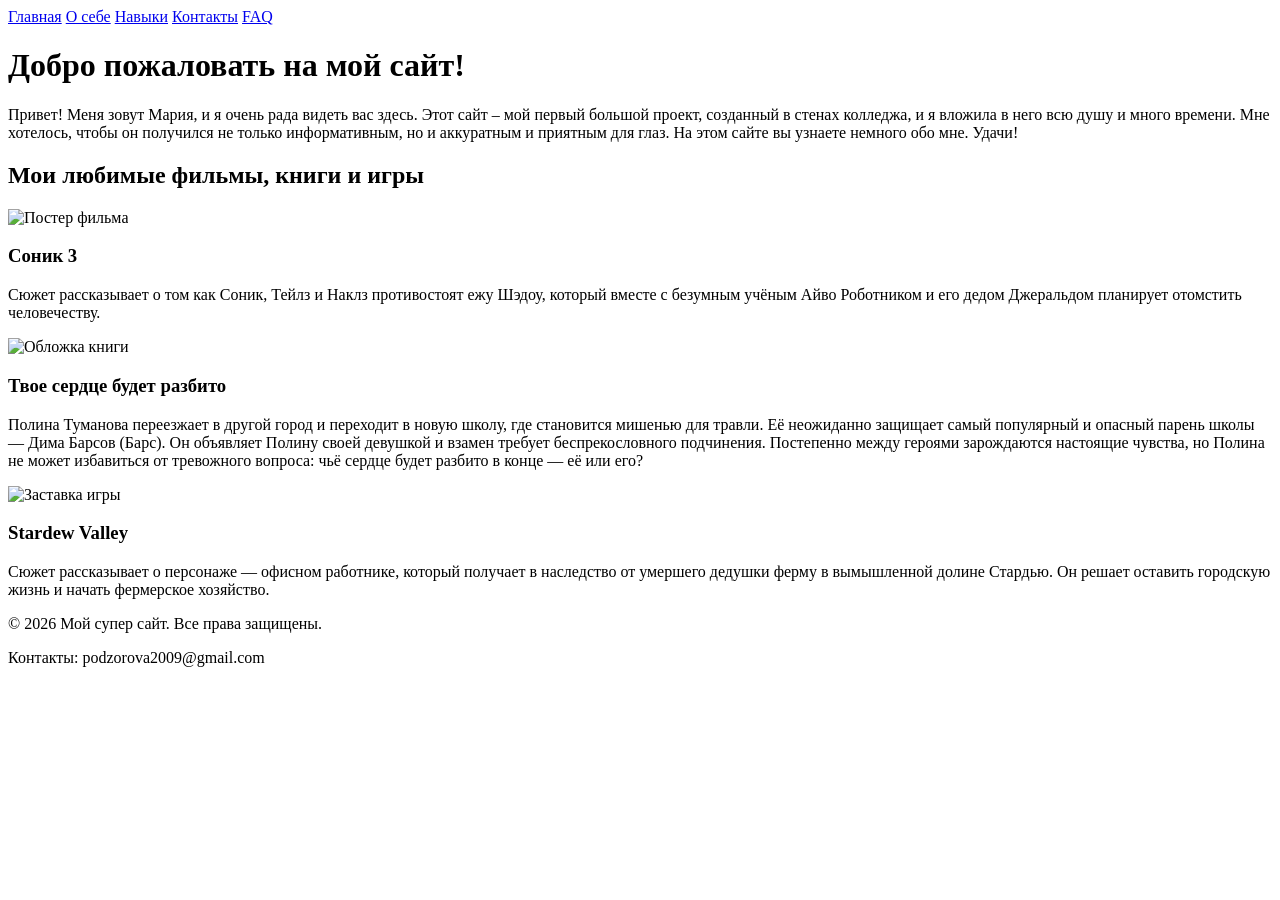
==== index.html @ bedc9e78 "Add files via upload" ====
<!DOCTYPE html>
<html lang="ru">
<head>
    <meta charset="UTF-8">
    <meta name="viewport" content="width=device-width, initial-scale=1.0">
    <title>Супер сайт</title>
    <link rel="stylesheet" href="/home/student/Рабочий стол/my_site_practice-main/css/style.css">
    <link rel="icon" href="/home/student/Рабочий стол/my_site_practice-main/images/8270712.png">
</head>
<body>
    <header>
        <nav>
            <a href="index.html" class="active">Главная</a> 
            <a href="about.html">О себе</a> 
            <a href="skills.html">Навыки</a> 
            <a href="contacts.html">Контакты</a>
            <a href="FAQ.html">FAQ</a>
        </nav>
    </header>

    <main>
        <h1>Добро пожаловать на мой сайт!</h1>
        <p>Привет! Меня зовут Мария, и я очень рада видеть вас здесь. Этот сайт – мой первый большой проект, созданный в стенах колледжа, и я вложила в него всю душу и много времени. Мне хотелось, чтобы он получился не только информативным, но и аккуратным и приятным для глаз. На этом сайте вы узнаете немного обо мне. Удачи!</p>

        <section class="favorites-section flex-container">
            <h2>Мои любимые фильмы, книги и игры</h2>
            <div class="favorites-grid">
                <article class="fav-card">
                    <img src="/home/student/Рабочий стол/my_site_practice-main/images/Soniks-3-filma.jpg" alt="Постер фильма" width="200">
                    <div class="fav-content">
                        <h3>Соник 3</h3>
                        <p>Сюжет рассказывает о том как Соник, Тейлз и Наклз противостоят ежу Шэдоу, который вместе с безумным учёным Айво Роботником и его дедом Джеральдом планирует отомстить человечеству.</p>
                    </div>
                </article>
                <article class="fav-card">
                    <img src="/home/student/Рабочий стол/my_site_practice-main/images/фильм.webp" alt="Обложка книги" width="200">
                    <div class="fav-content">
                        <h3>Твое сердце будет разбито</h3>
                        <p>Полина Туманова переезжает в другой город и переходит в новую школу, где становится мишенью для травли. Её неожиданно защищает самый популярный и опасный парень школы — Дима Барсов (Барс). Он объявляет Полину своей девушкой и взамен требует беспрекословного подчинения. Постепенно между героями зарождаются настоящие чувства, но Полина не может избавиться от тревожного вопроса: чьё сердце будет разбито в конце — её или его?</p>
                    </div>
                </article>
                <article class="fav-card">
                    <img src="/home/student/Рабочий стол/my_site_practice-main/images/игра.webp" alt="Заставка игры" width="200">
                    <div class="fav-content">
                        <h3>Stardew Valley</h3>
                        <p>Сюжет рассказывает о персонаже — офисном работнике, который получает в наследство от умершего дедушки ферму в вымышленной долине Стардью. Он решает оставить городскую жизнь и начать фермерское хозяйство.</p>
                    </div>
                </article>
            </div>
        </section>

    </main>

    <footer class="site-footer">
        <div class="footer-content">
            <p>&copy; 2026 Мой супер сайт. Все права защищены.</p>
            <p>Контакты: podzorova2009@gmail.com</p>
        </div>
    </footer>
</body>
</html>
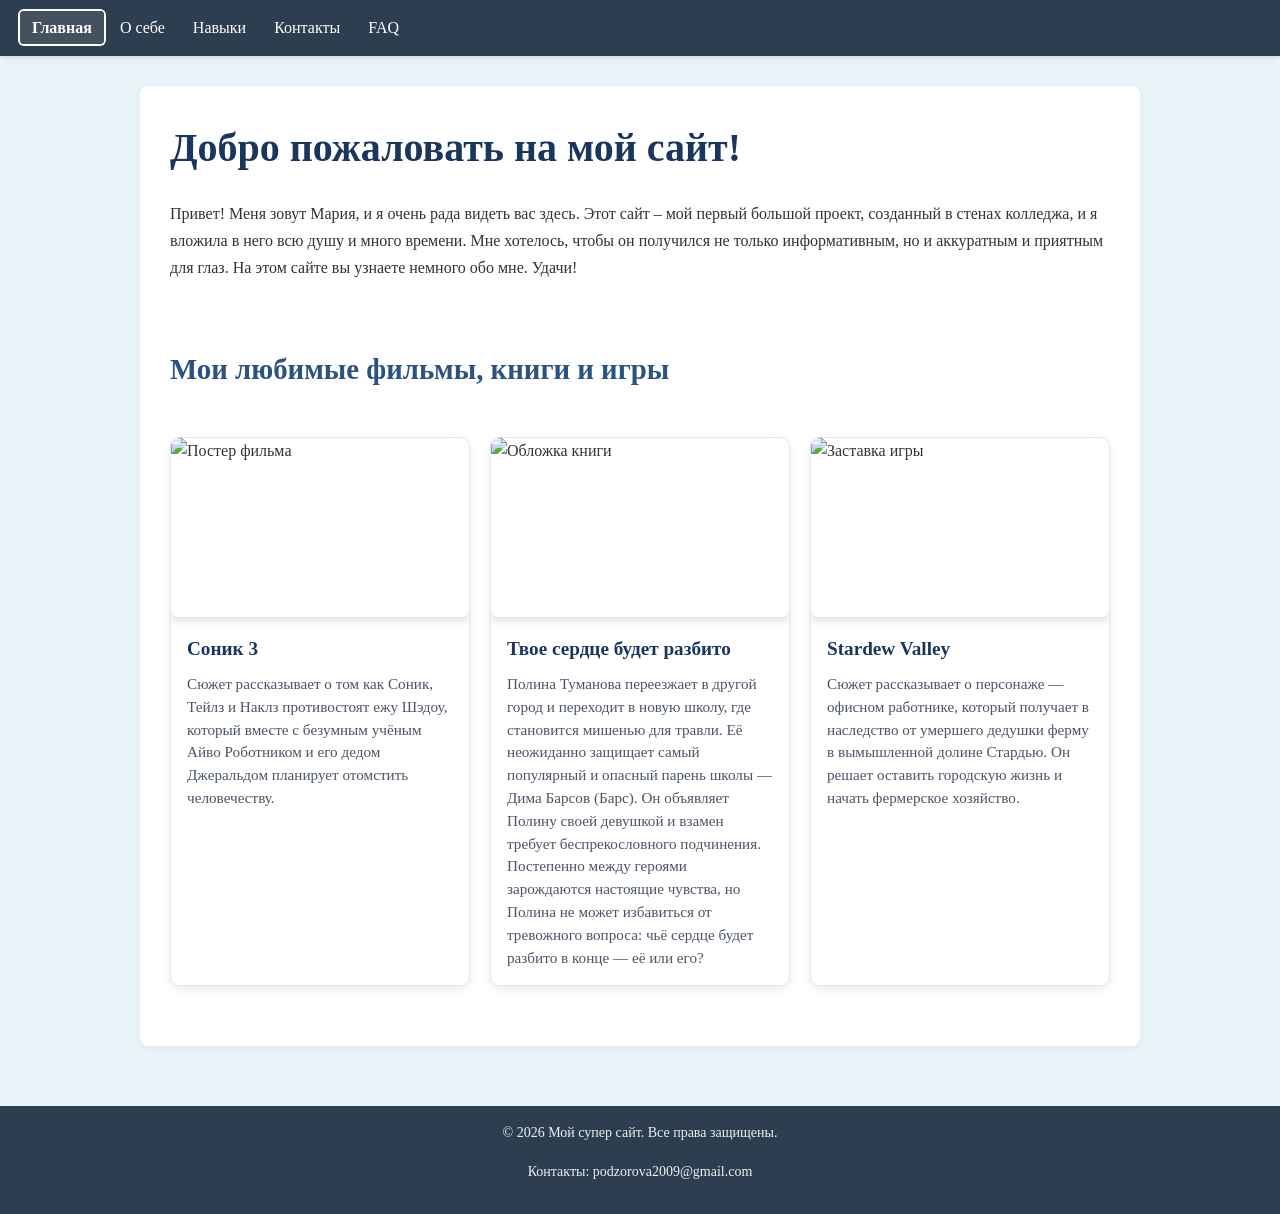
==== commit 36da8a2e: "Update index.html" ====
--- a/index.html
+++ b/index.html
@@ -4,7 +4,7 @@
     <meta charset="UTF-8">
     <meta name="viewport" content="width=device-width, initial-scale=1.0">
     <title>Супер сайт</title>
-    <link rel="stylesheet" href="/home/student/Рабочий стол/my_site_practice-main/css/style.css">
+    <link rel="stylesheet" href="/css/style.css">
     <link rel="icon" href="/home/student/Рабочий стол/my_site_practice-main/images/8270712.png">
 </head>
 <body>
--- a/css/style.css
+++ b/css/style.css
@@ -0,0 +1,773 @@
+* {
+    margin: 0;
+    padding: 0;
+    box-sizing: border-box;
+}
+
+body {
+    font-family: 'Times New Roman', Times, serif;
+    font-size: 16px;
+    color: #333;
+    background-color: #e8f4f8;
+    line-height: 1.6;
+    display: flex;
+    flex-direction: column;
+    min-height: 100vh;
+}
+
+
+h1 {
+    font-size: 2.5rem;
+    color: #1a365d;
+    margin-bottom: 20px;
+}
+
+h2 {
+    font-size: 1.8rem;
+    color: #2c5282;
+    margin-top: 25px;
+    margin-bottom: 15px;
+}
+
+h3 {
+    font-size: 1.4rem;
+    color: #3182ce;
+    margin-bottom: 10px;
+}
+
+p {
+    margin-bottom: 15px;
+    line-height: 1.7;
+}
+
+ul,ol {
+    margin-left: 25px;
+    margin-bottom: 15px;
+}
+
+li {
+    margin-bottom: 8px;
+}
+
+header {
+    background-color: #2c3e50;
+    padding: 15px 20px;
+    box-shadow: 0 2px 5px rgba(0,0,0,0.1);
+}
+
+nav a {
+    color: #fff;
+    text-decoration: none;
+    padding: 8px 12px;
+    font-weight: 500;
+    transition: background-color 0.2s, color 0.2s;
+    border-radius: 4px;
+}
+
+nav a:hover {
+    color: #95c6f5;
+    background-color: #34495e;
+}
+
+nav a.active {
+    background-color: #44525f;
+    color: #ffffff;
+    font-weight: 700;
+    box-shadow: 0 0 0 2px;
+}
+
+nav a.active:hover {
+    background-color: #3c658d;
+    color: #ffffff;
+}
+
+main {
+    padding: 30px;
+    max-width: 1000px;
+    margin: 30px auto;
+    background-color: #fff;
+    border-radius: 8px;
+    box-shadow: 0 2px 8px rgba(0,0,0,0.05);
+    flex: 1;
+    width: 100%;
+}
+
+.flex-container {
+    display: flex;
+    gap: 30px;
+    flex-wrap: wrap;
+    margin-top: 20px;
+}
+
+.flex-container.column {
+    flex: 1;
+    min-width: 280px;
+}
+
+.cards-container {
+    display: flex; 
+    gap: 20px; 
+    flex-wrap: wrap;
+    margin-bottom: 30px;
+  }
+
+.card {
+    flex: 1;
+    min-width: 250px;
+    background-color: #f9f9f9;
+    border: 1px solid #ddd;
+    border-radius: 10px;
+    padding: 20px;
+    box-shadow: 0 4px 8px rgba(0,0,0,0.1);
+    transition: transform 0.3s, box-shadow 0.3s;
+  }
+  
+.card:hover {
+    transform: translateY(-5px);
+    box-shadow: 0 8px 16px rgba(0,0,0,0.2);
+  }
+  
+.card h3 {
+    margin-top: 0;
+    font-size: 1.2em;
+    color: #333;
+  }
+  
+.card p {
+    color: #555;
+    font-size: 1em;
+  }
+
+table {
+    width: 100%;
+    border-collapse: collapse;
+    margin-bottom: 20px;
+    background-color: #fff;
+}
+
+th,td {
+    border: 1px solid #cbd5e0;
+    padding: 12px;
+    text-align: left;   
+}
+
+th {  
+    background-color: #3498db;
+    color: #fff;
+    font-weight: 600;
+}
+
+tr:nth-child(even) {
+    background-color: #f8fafc;
+}
+
+tr:hover {
+    background-color: #edf2f7;
+}
+
+img {
+    max-width: 100%;
+    height: auto;
+    border-radius: 8px;
+    margin: 15px 0;
+    box-shadow: 0 4px 6px rgba(0,0,0,0.1);
+}
+
+form {
+    margin-bottom: 25px;
+}
+
+label {
+    display: block;
+    margin-bottom: 5px;
+    font-weight: 600;
+}
+
+input, textarea {
+    width: 100%;
+    padding: 10px;
+    margin-bottom: 15px;
+    border: 1px solid #cbd5e0;
+    border-radius: 4px;
+    font-family: inherit;
+    font-size: 15px;
+}
+
+button {
+    background-color: #3498db;
+    color: white;
+    padding: 10px 24px;
+    border: none;
+    border-radius: 4px;
+    cursor: pointer;
+    font-size: 16px;
+    transition: background-color 0.2s;
+}
+
+button:hover {
+    background-color: #2980b9;
+}
+
+footer {
+    background-color: #2c3e50;
+    color: #ecf0f1;
+    text-align: center;
+    font-size: 14px;
+    padding: 15px;
+    margin-top: 30px;
+}
+
+footer a {
+    color: #f1c40f; 
+    text-decoration: none;
+}
+
+footer a:hover {
+    text-decoration: underline;
+}
+
+.faq-section {
+    max-width: 800px;
+    margin: 40px auto;
+    padding: 25px;
+    background-color: #fff;
+    border-radius: 10px;
+    box-shadow: 0 2px 8px rgba(0,0,0,0.05);
+    border: 1px solid #e2e8f0;
+}
+
+.faq-section h2 {
+    text-align: center;
+    color: #1a365d;
+    margin-bottom: 25px;
+    font-size: 1.8rem;
+}
+
+.faq-item {
+    margin-bottom: 15px;
+    padding: 16px 20px;
+    background-color: #f8fafc;
+    border-radius: 8px;
+    border-left: 4px solid #3498db;
+    transition: background-color 0.2s, transform 0.2s;
+}
+
+.faq-item:hover {
+    background-color: #edf2f7;
+    transform: translateX(4px);
+}
+
+.faq-question {
+    font-weight: 600;
+    color: #2c5282;
+    line-height: 1.6;
+    font-size: 1rem;
+}
+
+.favorites-section {
+    margin: 40px 0 20px;
+}
+
+.favorites-grid {
+    display: flex;
+    gap: 20px;
+    flex-wrap: wrap;
+}
+
+.fav-card {
+    flex: 1;
+    min-width: 250px;
+    background: #fff;
+    border: 1px solid #e2e8f0;
+    border-radius: 10px;
+    overflow: hidden;
+    box-shadow: 0 4px 8px rgba(0,0,0,0.08);
+    transition: transform 0.3s, box-shadow 0.3s;
+    display: flex;
+    flex-direction: column;
+}
+
+.fav-card img {
+    width: 100%;
+    height: 180px;
+    object-fit: cover;
+    margin: 0;
+    border-bottom: 1px solid #e2e8f0;
+}
+
+.fav-content {
+    padding: 16px;
+    flex-grow: 1;
+}
+
+.fav-content h3 {
+    margin: 0 0 8px;
+    font-size: 1.2rem;
+    color: #1a365d;
+}
+
+.fav-content p {
+    margin: 0;
+    font-size: 0.95rem;
+    color: #4a5568;
+    line-height: 1.5;
+}
+
+.fav-card, .card {
+    transition: transform 0.3s ease, box-shadow 0.3s ease;
+}
+
+.fav-card:hover, .card:hover {
+    transform: scale(1.02) translateY(-4px);
+    box-shadow: 0 10px 20px rgba(0,0,0,0.18);
+}
+
+.favorites-grid, .cards-container {
+    overflow: visible;
+    padding-bottom: 10px;
+}
+
+.contacts-wrapper {
+    display: flex;
+    gap: 40px;
+    flex-wrap: wrap;
+    align-items: flex-start;
+    margin-top: 20px;
+}
+
+.contacts-info {
+    flex: 1;
+    min-width: 280px;
+}
+
+.contacts-info h2 {
+    margin-top: 0;
+    color: #1a365d;
+}
+
+.contacts-info > p {
+    color: #4a5568;
+    margin-bottom: 30px;
+    line-height: 1.7;
+}
+
+.info-block {
+    margin-bottom: 25px;
+}
+
+.info-block h3 {
+    color: #2c5282;
+    margin-bottom: 8px;
+    font-size: 1.2rem;
+}
+
+.info-block a {
+    color: #3498db;
+    text-decoration: none;
+    font-weight: 500;
+    transition: color 0.2s;
+}
+
+.info-block a:hover {
+    color: #2980b9;
+    text-decoration: underline;
+}
+
+.social-list {
+    list-style: none;
+    padding: 0;
+    margin: 0;
+}
+
+.social-list li {
+    margin-bottom: 10px;
+}
+
+.contacts-form {
+    flex: 1.2;
+    min-width: 320px;
+}
+
+.contacts-form .form-row {
+    display: flex;
+    gap: 15px;
+    margin-bottom: 15px;
+}
+
+.contacts-form .form-row input {
+    margin-bottom: 0; 
+}
+
+.contacts-form textarea {
+    resize: vertical;
+    min-height: 120px;
+}
+
+.contacts-form button {
+    width: 100%;
+    padding: 14px;
+    font-weight: 600;
+    border-radius: 8px;
+    margin-top: 5px;
+}
+
+   .social-cards {
+    display: flex;
+    gap: 15px;
+    flex-wrap: wrap;
+}
+
+.social-card {
+    display: flex;
+    flex-direction: column;
+    align-items: center;
+    justify-content: center;
+    gap: 8px;
+    padding: 20px 25px;
+    background: #ffffff;
+    border: 1px solid #e2e8f0;
+    border-radius: 10px;
+    text-decoration: none;
+    color: #2d3748;
+    min-width: 110px;
+    transition: all 0.3s ease;
+    box-shadow: 0 2px 5px rgba(0,0,0,0.05);
+}
+
+.social-card:hover {
+    transform: translateY(-4px);
+    box-shadow: 0 6px 12px rgba(0,0,0,0.1);
+}
+
+.social-card-icon {
+    font-size: 2rem;
+    line-height: 1;
+}
+
+.social-card-name {
+    font-size: 0.9rem;
+    font-weight: 600;
+    text-align: center;
+}
+
+.social-card.telegram:hover {
+    border-color: #0088cc;
+    color: #0088cc;
+}
+
+.social-card.vk:hover {
+    border-color: #4a76a8;
+    color: #4a76a8;
+}
+
+.social-card.github:hover {
+    border-color: #333;
+    color: #333;
+}
+
+@media (max-width: 480px) {
+    .social-cards {
+        justify-content: center;
+    }
+    .social-card {
+        min-width: 100px;
+        padding: 15px 20px;
+    }
+    .social-card-icon {
+        font-size: 1.8rem;
+    }
+    .social-card-name {
+        font-size: 0.85rem;
+    }
+}
+
+.about-layout {
+    display: flex;
+    gap: 40px;
+    align-items: flex-start;
+    flex-wrap: wrap;
+    margin-bottom: 40px;
+}
+
+.about-img {
+    width: 260px;
+    height: 260px;
+    object-fit: cover;
+    border-radius: 50%;
+    border: 6px solid #fff;
+    box-shadow: 0 8px 20px rgba(0,0,0,0.1);
+    margin: 0;
+}
+
+.about-text {
+    flex: 1;
+    min-width: 280px;
+}
+
+.about-text h2 {
+    margin-top: 0;
+    color: #1a365d;
+}
+
+.about-text p {
+    margin-bottom: 15px;
+    line-height: 1.8;
+    color: #4a5568;
+}
+
+.facts-box {
+    background: #f8fafc;
+    padding: 25px;
+    border-radius: 12px;
+    border-left: 5px solid #f1c40f;
+    margin: 30px 0;
+}
+
+.facts-box ul {
+    margin: 0;
+    padding-left: 20px;
+}
+
+.facts-box li {
+    margin-bottom: 10px;
+    color: #2d3748;
+}
+
+.achievements-grid {
+    display: grid;
+    grid-template-columns: repeat(auto-fit, minmax(220px, 1fr));
+    gap: 20px;
+    margin-top: 20px;
+}
+
+.achievements-card {
+    background: #fff;
+    padding: 20px;
+    border-radius: 10px;
+    border: 1px solid #e2e8f0;
+    box-shadow: 0 3px 8px rgba(0,0,0,0.04);
+    transition: transform 0.2s, box-shadow 0.2s;
+}
+
+.achievements-card:hover {
+    transform: translateY(-3px);
+    box-shadow: 0 6px 15px rgba(0,0,0,0.08);
+}
+
+.achievements-card h3 {
+    margin: 0 0 10px;
+    font-size: 1.1rem;
+    color: #2c5282;
+}
+
+.achievements-card p {
+    margin: 0;
+    font-size: 0.95rem;
+    color: #4a5568;
+}
+
+.skills-list {
+    margin-bottom: 40px;
+}
+
+.skill-bar {
+    margin-bottom: 18px;
+}
+
+.skill-info {
+    display: flex;
+    justify-content: space-between;
+    margin-bottom: 6px;
+    font-weight: 600;
+    color: #2d3748;
+}
+
+.progress-track {
+    width: 100%;
+    height: 14px;
+    background-color: #e2e8f0;
+    border-radius: 7px;
+    overflow: hidden;
+}
+
+.progress-fill {
+    height: 100%;
+    background: linear-gradient(90deg, #3498db, #2c5282);
+    border-radius: 7px;
+    transition: width 0.6s ease;
+}
+
+.form-row {
+    display: flex;
+    gap: 15px;
+    margin-bottom: 15px;
+}
+
+.form-row input {
+    margin-bottom: 0;
+}
+    
+   .about-grid {
+    display: grid;
+    grid-template-columns: 1fr 1fr; 
+    gap: 25px;
+    margin-top: 20px;
+}
+
+.about-photo-box {
+    display: flex;
+    justify-content: center;
+    align-items: flex-start;
+}
+.about-avatar {
+    width: 100%;
+    max-width: 260px;
+    aspect-ratio: 1 / 1;
+    object-fit: cover;
+    border-radius: 15px;
+    border: 4px solid #fff;
+    box-shadow: 0 5px 15px rgba(0,0,0,0.1);
+}
+
+.about-bio-box, .about-hobbies-box, .about-facts-box {
+    background: #ffffff;
+    padding: 20px;
+    border-radius: 10px;
+    box-shadow: 0 2px 8px rgba(0,0,0,0.05);
+}
+
+.about-facts-box {
+    background: #fff;
+}
+
+.about-achievements-box {
+    grid-column: 1 / -1; 
+    margin-top: 10px;
+}
+
+.achievement-card {
+    transition: transform 0.3s ease, box-shadow 0.3s ease;
+}
+.achievement-card:hover {
+    transform: scale(1.04) translateY(-4px);
+    box-shadow: 0 10px 20px rgba(0,0,0,0.12);
+}
+
+@media (max-width: 768px) {
+    nav {
+        display: flex;
+        flex-wrap: wrap; 
+        justify-content: center;
+        gap: 6px; 
+        padding: 10px 5px;
+    }
+
+    nav a {
+        padding: 10px 12px;
+        font-size: 14px; 
+        text-align: center;
+        white-space: nowrap; 
+        border-radius: 6px;
+        flex-shrink: 0; 
+    }
+
+    .flex-container,
+    .contacts-wrapper,
+    .favorites-grid,
+    .cards-container {
+        flex-direction: column;
+    }
+
+    .about-grid,
+    .achievements-grid {
+        grid-template-columns: 1fr;
+        gap: 20px;
+    }
+
+    .about-avatar {
+        max-width: 200px;
+        margin: 0 auto 20px;
+        display: block;
+    }
+
+    .about-achievements-box {
+        margin-top: 20px;
+    }
+
+    .contacts-form .form-row,
+    .form-row {
+        flex-direction: column;
+    }
+}
+
+   .achievement-card {
+    background: #fff;
+    padding: 30px;       
+    border-radius: 10px;
+    border: 1px solid #e2e8f0;
+    box-shadow: 0 3px 8px rgba(0,0,0,0.04);
+    transition: transform 0.3s ease, box-shadow 0.3s ease;
+    display: flex;
+    flex-direction: column;
+    justify-content: center; 
+}
+
+.achievement-card h3 {
+    margin-top: 0;
+    margin-bottom: 15px;    
+    font-size: 1.1rem;
+    color: #2c5282;
+}
+
+.achievement-card p {
+    margin: 0;              
+    font-size: 0.95rem;
+    color: #4a5568;
+    line-height: 1.5;      
+}
+
+.achievement-card:hover {
+    transform: scale(1.04) translateY(-4px);
+    box-shadow: 0 10px 20px rgba(0,0,0,0.12);
+}
+
+.progress-container {
+    max-width: 500px;
+    margin: 0 auto 35px auto;
+    padding: 10px 20px 0 20px;
+}
+  
+.progress-item {
+    margin-bottom: 20px;
+}
+  
+.progress-item span {
+    display: inline-block;
+    width: 160px;
+    font-weight: bold;
+    color: #424242;
+}
+  
+.progress-bar {
+    display: inline-block;
+    vertical-align: middle;
+    width: 250px;
+    background-color: #e0e0e0;
+    border-radius: 20px;
+    overflow: hidden;
+    height: 26px;
+    margin-left: 10px;
+    position: relative;
+}
+  
+.progress-fill {
+    background: linear-gradient(90deg,#5760d3 10%, #3c43a3 50%, #24275c 100%);
+    height: 100%;
+    text-align: right;
+    color: #fff;
+    line-height: 26px;
+    font-weight: bold;
+    border-radius: 20px 0 0 20px;
+    padding-right: 12px;
+    transition: width 0.5s;
+}
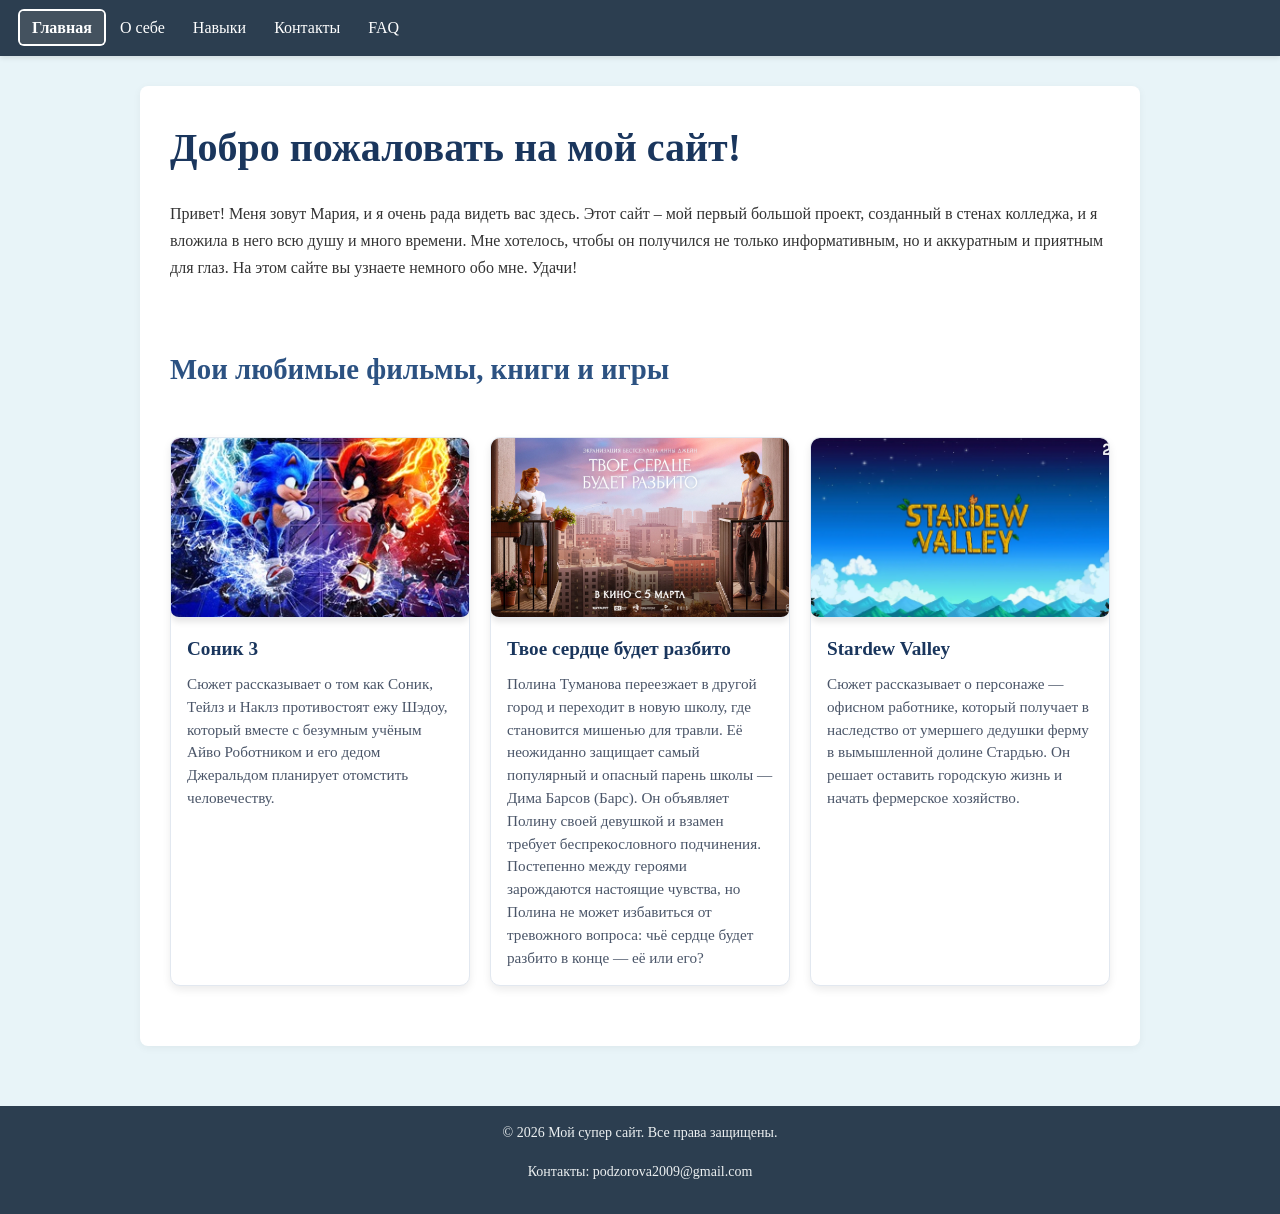
==== commit 57201a2c: "Update index.html" ====
--- a/index.html
+++ b/index.html
@@ -26,21 +26,21 @@
             <h2>Мои любимые фильмы, книги и игры</h2>
             <div class="favorites-grid">
                 <article class="fav-card">
-                    <img src="/home/student/Рабочий стол/my_site_practice-main/images/Soniks-3-filma.jpg" alt="Постер фильма" width="200">
+                    <img src="/images/Soniks-3-filma.jpg" alt="Постер фильма" width="200">
                     <div class="fav-content">
                         <h3>Соник 3</h3>
                         <p>Сюжет рассказывает о том как Соник, Тейлз и Наклз противостоят ежу Шэдоу, который вместе с безумным учёным Айво Роботником и его дедом Джеральдом планирует отомстить человечеству.</p>
                     </div>
                 </article>
                 <article class="fav-card">
-                    <img src="/home/student/Рабочий стол/my_site_practice-main/images/фильм.webp" alt="Обложка книги" width="200">
+                    <img src="/images/фильм.webp" alt="Обложка книги" width="200">
                     <div class="fav-content">
                         <h3>Твое сердце будет разбито</h3>
                         <p>Полина Туманова переезжает в другой город и переходит в новую школу, где становится мишенью для травли. Её неожиданно защищает самый популярный и опасный парень школы — Дима Барсов (Барс). Он объявляет Полину своей девушкой и взамен требует беспрекословного подчинения. Постепенно между героями зарождаются настоящие чувства, но Полина не может избавиться от тревожного вопроса: чьё сердце будет разбито в конце — её или его?</p>
                     </div>
                 </article>
                 <article class="fav-card">
-                    <img src="/home/student/Рабочий стол/my_site_practice-main/images/игра.webp" alt="Заставка игры" width="200">
+                    <img src="/images/игра.webp" alt="Заставка игры" width="200">
                     <div class="fav-content">
                         <h3>Stardew Valley</h3>
                         <p>Сюжет рассказывает о персонаже — офисном работнике, который получает в наследство от умершего дедушки ферму в вымышленной долине Стардью. Он решает оставить городскую жизнь и начать фермерское хозяйство.</p>
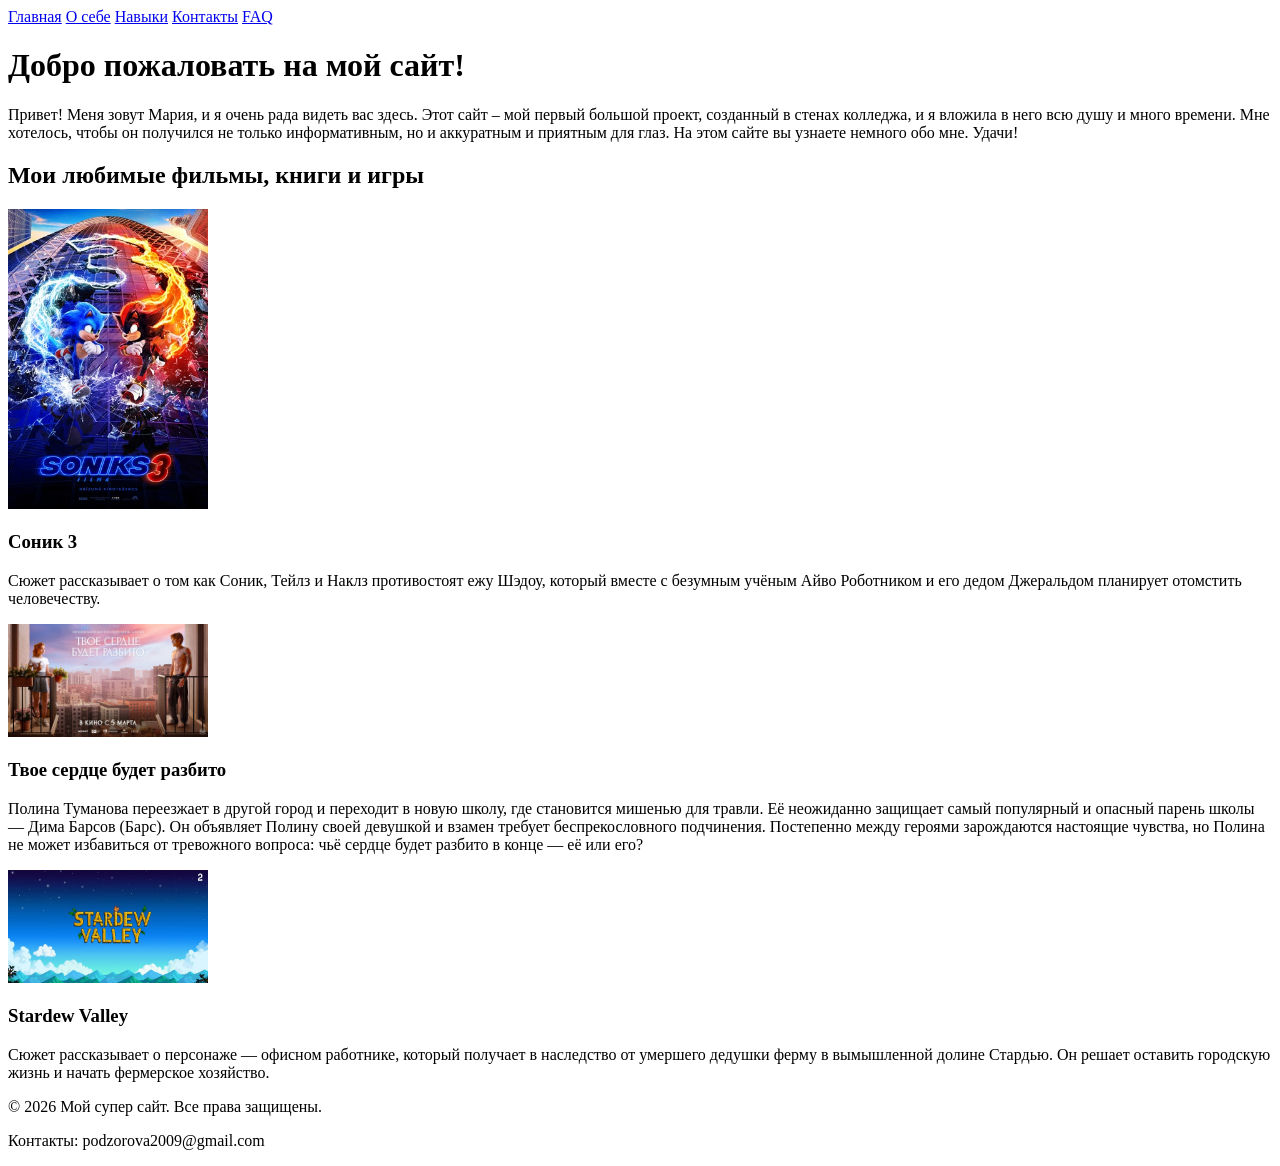
==== commit 67ecf247: "Update index.html" ====
--- a/index.html
+++ b/index.html
@@ -4,8 +4,8 @@
     <meta charset="UTF-8">
     <meta name="viewport" content="width=device-width, initial-scale=1.0">
     <title>Супер сайт</title>
-    <link rel="stylesheet" href="/css/style.css">
-    <link rel="icon" href="/home/student/Рабочий стол/my_site_practice-main/images/8270712.png">
+    <link rel="stylesheet" href="/home/student/Рабочий стол/my_site-main/style.css">
+    <link rel="icon" href="/images/8270712.png">
 </head>
 <body>
     <header>
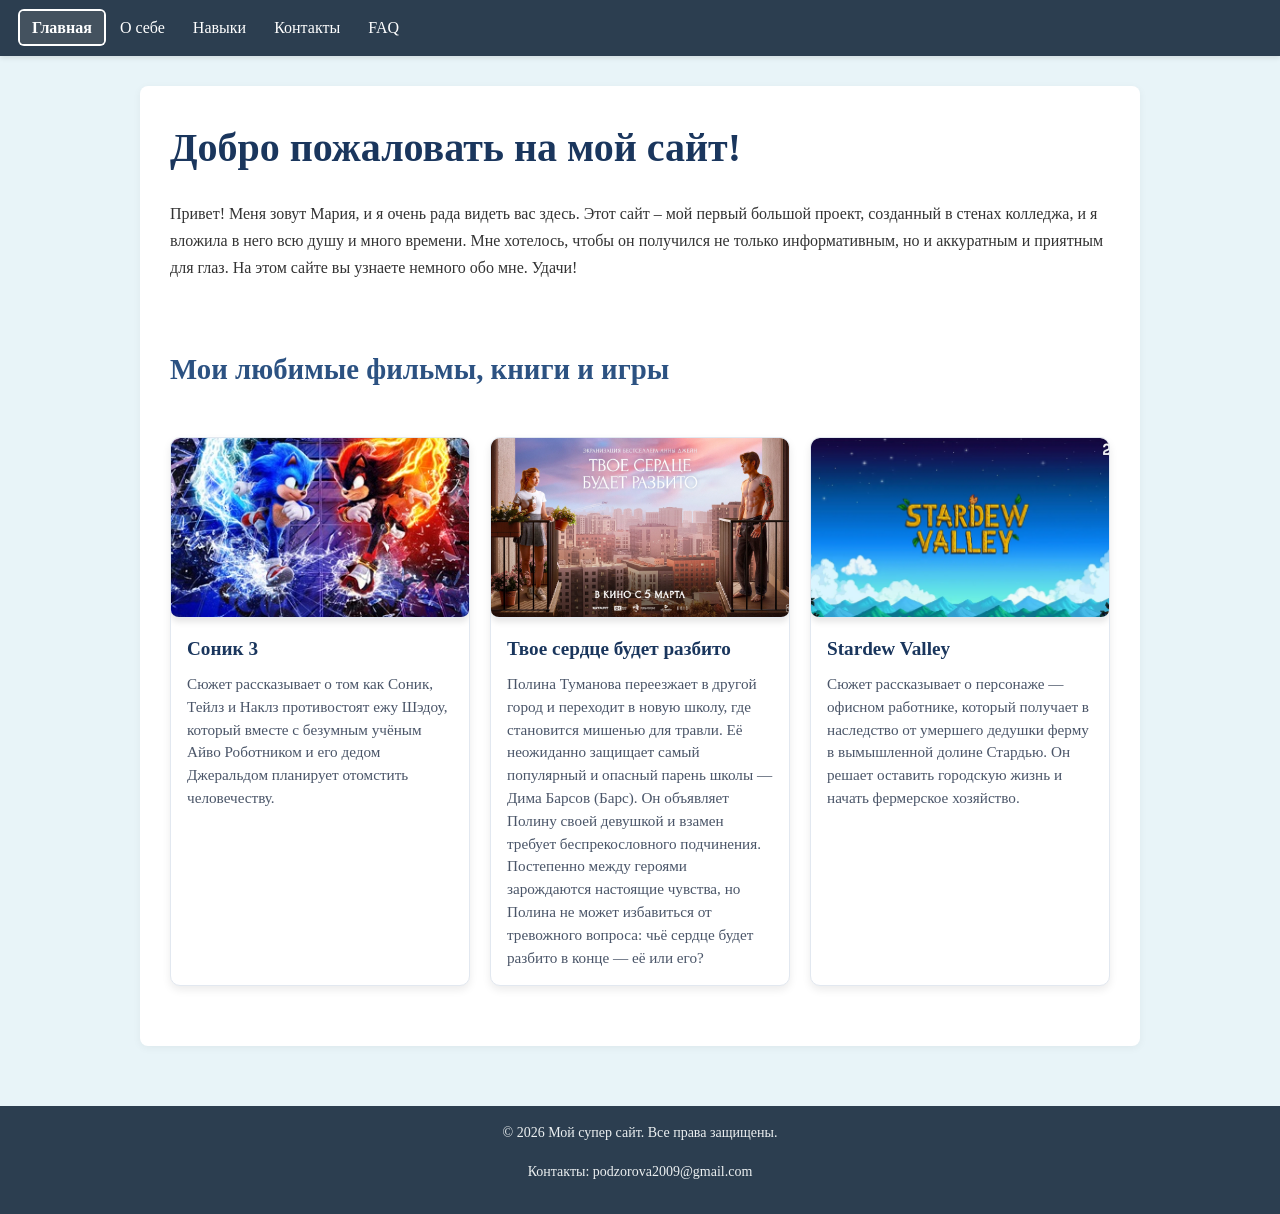
==== commit c0e81973: "Update index.html" ====
--- a/index.html
+++ b/index.html
@@ -4,7 +4,7 @@
     <meta charset="UTF-8">
     <meta name="viewport" content="width=device-width, initial-scale=1.0">
     <title>Супер сайт</title>
-    <link rel="stylesheet" href="/home/student/Рабочий стол/my_site-main/style.css">
+    <link rel="stylesheet" href="style.css">
     <link rel="icon" href="/images/8270712.png">
 </head>
 <body>
--- a/style.css
+++ b/style.css
@@ -0,0 +1,773 @@
+* {
+    margin: 0;
+    padding: 0;
+    box-sizing: border-box;
+}
+
+body {
+    font-family: 'Times New Roman', Times, serif;
+    font-size: 16px;
+    color: #333;
+    background-color: #e8f4f8;
+    line-height: 1.6;
+    display: flex;
+    flex-direction: column;
+    min-height: 100vh;
+}
+
+
+h1 {
+    font-size: 2.5rem;
+    color: #1a365d;
+    margin-bottom: 20px;
+}
+
+h2 {
+    font-size: 1.8rem;
+    color: #2c5282;
+    margin-top: 25px;
+    margin-bottom: 15px;
+}
+
+h3 {
+    font-size: 1.4rem;
+    color: #3182ce;
+    margin-bottom: 10px;
+}
+
+p {
+    margin-bottom: 15px;
+    line-height: 1.7;
+}
+
+ul,ol {
+    margin-left: 25px;
+    margin-bottom: 15px;
+}
+
+li {
+    margin-bottom: 8px;
+}
+
+header {
+    background-color: #2c3e50;
+    padding: 15px 20px;
+    box-shadow: 0 2px 5px rgba(0,0,0,0.1);
+}
+
+nav a {
+    color: #fff;
+    text-decoration: none;
+    padding: 8px 12px;
+    font-weight: 500;
+    transition: background-color 0.2s, color 0.2s;
+    border-radius: 4px;
+}
+
+nav a:hover {
+    color: #95c6f5;
+    background-color: #34495e;
+}
+
+nav a.active {
+    background-color: #44525f;
+    color: #ffffff;
+    font-weight: 700;
+    box-shadow: 0 0 0 2px;
+}
+
+nav a.active:hover {
+    background-color: #3c658d;
+    color: #ffffff;
+}
+
+main {
+    padding: 30px;
+    max-width: 1000px;
+    margin: 30px auto;
+    background-color: #fff;
+    border-radius: 8px;
+    box-shadow: 0 2px 8px rgba(0,0,0,0.05);
+    flex: 1;
+    width: 100%;
+}
+
+.flex-container {
+    display: flex;
+    gap: 30px;
+    flex-wrap: wrap;
+    margin-top: 20px;
+}
+
+.flex-container.column {
+    flex: 1;
+    min-width: 280px;
+}
+
+.cards-container {
+    display: flex; 
+    gap: 20px; 
+    flex-wrap: wrap;
+    margin-bottom: 30px;
+  }
+
+.card {
+    flex: 1;
+    min-width: 250px;
+    background-color: #f9f9f9;
+    border: 1px solid #ddd;
+    border-radius: 10px;
+    padding: 20px;
+    box-shadow: 0 4px 8px rgba(0,0,0,0.1);
+    transition: transform 0.3s, box-shadow 0.3s;
+  }
+  
+.card:hover {
+    transform: translateY(-5px);
+    box-shadow: 0 8px 16px rgba(0,0,0,0.2);
+  }
+  
+.card h3 {
+    margin-top: 0;
+    font-size: 1.2em;
+    color: #333;
+  }
+  
+.card p {
+    color: #555;
+    font-size: 1em;
+  }
+
+table {
+    width: 100%;
+    border-collapse: collapse;
+    margin-bottom: 20px;
+    background-color: #fff;
+}
+
+th,td {
+    border: 1px solid #cbd5e0;
+    padding: 12px;
+    text-align: left;   
+}
+
+th {  
+    background-color: #3498db;
+    color: #fff;
+    font-weight: 600;
+}
+
+tr:nth-child(even) {
+    background-color: #f8fafc;
+}
+
+tr:hover {
+    background-color: #edf2f7;
+}
+
+img {
+    max-width: 100%;
+    height: auto;
+    border-radius: 8px;
+    margin: 15px 0;
+    box-shadow: 0 4px 6px rgba(0,0,0,0.1);
+}
+
+form {
+    margin-bottom: 25px;
+}
+
+label {
+    display: block;
+    margin-bottom: 5px;
+    font-weight: 600;
+}
+
+input, textarea {
+    width: 100%;
+    padding: 10px;
+    margin-bottom: 15px;
+    border: 1px solid #cbd5e0;
+    border-radius: 4px;
+    font-family: inherit;
+    font-size: 15px;
+}
+
+button {
+    background-color: #3498db;
+    color: white;
+    padding: 10px 24px;
+    border: none;
+    border-radius: 4px;
+    cursor: pointer;
+    font-size: 16px;
+    transition: background-color 0.2s;
+}
+
+button:hover {
+    background-color: #2980b9;
+}
+
+footer {
+    background-color: #2c3e50;
+    color: #ecf0f1;
+    text-align: center;
+    font-size: 14px;
+    padding: 15px;
+    margin-top: 30px;
+}
+
+footer a {
+    color: #f1c40f; 
+    text-decoration: none;
+}
+
+footer a:hover {
+    text-decoration: underline;
+}
+
+.faq-section {
+    max-width: 800px;
+    margin: 40px auto;
+    padding: 25px;
+    background-color: #fff;
+    border-radius: 10px;
+    box-shadow: 0 2px 8px rgba(0,0,0,0.05);
+    border: 1px solid #e2e8f0;
+}
+
+.faq-section h2 {
+    text-align: center;
+    color: #1a365d;
+    margin-bottom: 25px;
+    font-size: 1.8rem;
+}
+
+.faq-item {
+    margin-bottom: 15px;
+    padding: 16px 20px;
+    background-color: #f8fafc;
+    border-radius: 8px;
+    border-left: 4px solid #3498db;
+    transition: background-color 0.2s, transform 0.2s;
+}
+
+.faq-item:hover {
+    background-color: #edf2f7;
+    transform: translateX(4px);
+}
+
+.faq-question {
+    font-weight: 600;
+    color: #2c5282;
+    line-height: 1.6;
+    font-size: 1rem;
+}
+
+.favorites-section {
+    margin: 40px 0 20px;
+}
+
+.favorites-grid {
+    display: flex;
+    gap: 20px;
+    flex-wrap: wrap;
+}
+
+.fav-card {
+    flex: 1;
+    min-width: 250px;
+    background: #fff;
+    border: 1px solid #e2e8f0;
+    border-radius: 10px;
+    overflow: hidden;
+    box-shadow: 0 4px 8px rgba(0,0,0,0.08);
+    transition: transform 0.3s, box-shadow 0.3s;
+    display: flex;
+    flex-direction: column;
+}
+
+.fav-card img {
+    width: 100%;
+    height: 180px;
+    object-fit: cover;
+    margin: 0;
+    border-bottom: 1px solid #e2e8f0;
+}
+
+.fav-content {
+    padding: 16px;
+    flex-grow: 1;
+}
+
+.fav-content h3 {
+    margin: 0 0 8px;
+    font-size: 1.2rem;
+    color: #1a365d;
+}
+
+.fav-content p {
+    margin: 0;
+    font-size: 0.95rem;
+    color: #4a5568;
+    line-height: 1.5;
+}
+
+.fav-card, .card {
+    transition: transform 0.3s ease, box-shadow 0.3s ease;
+}
+
+.fav-card:hover, .card:hover {
+    transform: scale(1.02) translateY(-4px);
+    box-shadow: 0 10px 20px rgba(0,0,0,0.18);
+}
+
+.favorites-grid, .cards-container {
+    overflow: visible;
+    padding-bottom: 10px;
+}
+
+.contacts-wrapper {
+    display: flex;
+    gap: 40px;
+    flex-wrap: wrap;
+    align-items: flex-start;
+    margin-top: 20px;
+}
+
+.contacts-info {
+    flex: 1;
+    min-width: 280px;
+}
+
+.contacts-info h2 {
+    margin-top: 0;
+    color: #1a365d;
+}
+
+.contacts-info > p {
+    color: #4a5568;
+    margin-bottom: 30px;
+    line-height: 1.7;
+}
+
+.info-block {
+    margin-bottom: 25px;
+}
+
+.info-block h3 {
+    color: #2c5282;
+    margin-bottom: 8px;
+    font-size: 1.2rem;
+}
+
+.info-block a {
+    color: #3498db;
+    text-decoration: none;
+    font-weight: 500;
+    transition: color 0.2s;
+}
+
+.info-block a:hover {
+    color: #2980b9;
+    text-decoration: underline;
+}
+
+.social-list {
+    list-style: none;
+    padding: 0;
+    margin: 0;
+}
+
+.social-list li {
+    margin-bottom: 10px;
+}
+
+.contacts-form {
+    flex: 1.2;
+    min-width: 320px;
+}
+
+.contacts-form .form-row {
+    display: flex;
+    gap: 15px;
+    margin-bottom: 15px;
+}
+
+.contacts-form .form-row input {
+    margin-bottom: 0; 
+}
+
+.contacts-form textarea {
+    resize: vertical;
+    min-height: 120px;
+}
+
+.contacts-form button {
+    width: 100%;
+    padding: 14px;
+    font-weight: 600;
+    border-radius: 8px;
+    margin-top: 5px;
+}
+
+   .social-cards {
+    display: flex;
+    gap: 15px;
+    flex-wrap: wrap;
+}
+
+.social-card {
+    display: flex;
+    flex-direction: column;
+    align-items: center;
+    justify-content: center;
+    gap: 8px;
+    padding: 20px 25px;
+    background: #ffffff;
+    border: 1px solid #e2e8f0;
+    border-radius: 10px;
+    text-decoration: none;
+    color: #2d3748;
+    min-width: 110px;
+    transition: all 0.3s ease;
+    box-shadow: 0 2px 5px rgba(0,0,0,0.05);
+}
+
+.social-card:hover {
+    transform: translateY(-4px);
+    box-shadow: 0 6px 12px rgba(0,0,0,0.1);
+}
+
+.social-card-icon {
+    font-size: 2rem;
+    line-height: 1;
+}
+
+.social-card-name {
+    font-size: 0.9rem;
+    font-weight: 600;
+    text-align: center;
+}
+
+.social-card.telegram:hover {
+    border-color: #0088cc;
+    color: #0088cc;
+}
+
+.social-card.vk:hover {
+    border-color: #4a76a8;
+    color: #4a76a8;
+}
+
+.social-card.github:hover {
+    border-color: #333;
+    color: #333;
+}
+
+@media (max-width: 480px) {
+    .social-cards {
+        justify-content: center;
+    }
+    .social-card {
+        min-width: 100px;
+        padding: 15px 20px;
+    }
+    .social-card-icon {
+        font-size: 1.8rem;
+    }
+    .social-card-name {
+        font-size: 0.85rem;
+    }
+}
+
+.about-layout {
+    display: flex;
+    gap: 40px;
+    align-items: flex-start;
+    flex-wrap: wrap;
+    margin-bottom: 40px;
+}
+
+.about-img {
+    width: 260px;
+    height: 260px;
+    object-fit: cover;
+    border-radius: 50%;
+    border: 6px solid #fff;
+    box-shadow: 0 8px 20px rgba(0,0,0,0.1);
+    margin: 0;
+}
+
+.about-text {
+    flex: 1;
+    min-width: 280px;
+}
+
+.about-text h2 {
+    margin-top: 0;
+    color: #1a365d;
+}
+
+.about-text p {
+    margin-bottom: 15px;
+    line-height: 1.8;
+    color: #4a5568;
+}
+
+.facts-box {
+    background: #f8fafc;
+    padding: 25px;
+    border-radius: 12px;
+    border-left: 5px solid #f1c40f;
+    margin: 30px 0;
+}
+
+.facts-box ul {
+    margin: 0;
+    padding-left: 20px;
+}
+
+.facts-box li {
+    margin-bottom: 10px;
+    color: #2d3748;
+}
+
+.achievements-grid {
+    display: grid;
+    grid-template-columns: repeat(auto-fit, minmax(220px, 1fr));
+    gap: 20px;
+    margin-top: 20px;
+}
+
+.achievements-card {
+    background: #fff;
+    padding: 20px;
+    border-radius: 10px;
+    border: 1px solid #e2e8f0;
+    box-shadow: 0 3px 8px rgba(0,0,0,0.04);
+    transition: transform 0.2s, box-shadow 0.2s;
+}
+
+.achievements-card:hover {
+    transform: translateY(-3px);
+    box-shadow: 0 6px 15px rgba(0,0,0,0.08);
+}
+
+.achievements-card h3 {
+    margin: 0 0 10px;
+    font-size: 1.1rem;
+    color: #2c5282;
+}
+
+.achievements-card p {
+    margin: 0;
+    font-size: 0.95rem;
+    color: #4a5568;
+}
+
+.skills-list {
+    margin-bottom: 40px;
+}
+
+.skill-bar {
+    margin-bottom: 18px;
+}
+
+.skill-info {
+    display: flex;
+    justify-content: space-between;
+    margin-bottom: 6px;
+    font-weight: 600;
+    color: #2d3748;
+}
+
+.progress-track {
+    width: 100%;
+    height: 14px;
+    background-color: #e2e8f0;
+    border-radius: 7px;
+    overflow: hidden;
+}
+
+.progress-fill {
+    height: 100%;
+    background: linear-gradient(90deg, #3498db, #2c5282);
+    border-radius: 7px;
+    transition: width 0.6s ease;
+}
+
+.form-row {
+    display: flex;
+    gap: 15px;
+    margin-bottom: 15px;
+}
+
+.form-row input {
+    margin-bottom: 0;
+}
+    
+   .about-grid {
+    display: grid;
+    grid-template-columns: 1fr 1fr; 
+    gap: 25px;
+    margin-top: 20px;
+}
+
+.about-photo-box {
+    display: flex;
+    justify-content: center;
+    align-items: flex-start;
+}
+.about-avatar {
+    width: 100%;
+    max-width: 260px;
+    aspect-ratio: 1 / 1;
+    object-fit: cover;
+    border-radius: 15px;
+    border: 4px solid #fff;
+    box-shadow: 0 5px 15px rgba(0,0,0,0.1);
+}
+
+.about-bio-box, .about-hobbies-box, .about-facts-box {
+    background: #ffffff;
+    padding: 20px;
+    border-radius: 10px;
+    box-shadow: 0 2px 8px rgba(0,0,0,0.05);
+}
+
+.about-facts-box {
+    background: #fff;
+}
+
+.about-achievements-box {
+    grid-column: 1 / -1; 
+    margin-top: 10px;
+}
+
+.achievement-card {
+    transition: transform 0.3s ease, box-shadow 0.3s ease;
+}
+.achievement-card:hover {
+    transform: scale(1.04) translateY(-4px);
+    box-shadow: 0 10px 20px rgba(0,0,0,0.12);
+}
+
+@media (max-width: 768px) {
+    nav {
+        display: flex;
+        flex-wrap: wrap; 
+        justify-content: center;
+        gap: 6px; 
+        padding: 10px 5px;
+    }
+
+    nav a {
+        padding: 10px 12px;
+        font-size: 14px; 
+        text-align: center;
+        white-space: nowrap; 
+        border-radius: 6px;
+        flex-shrink: 0; 
+    }
+
+    .flex-container,
+    .contacts-wrapper,
+    .favorites-grid,
+    .cards-container {
+        flex-direction: column;
+    }
+
+    .about-grid,
+    .achievements-grid {
+        grid-template-columns: 1fr;
+        gap: 20px;
+    }
+
+    .about-avatar {
+        max-width: 200px;
+        margin: 0 auto 20px;
+        display: block;
+    }
+
+    .about-achievements-box {
+        margin-top: 20px;
+    }
+
+    .contacts-form .form-row,
+    .form-row {
+        flex-direction: column;
+    }
+}
+
+   .achievement-card {
+    background: #fff;
+    padding: 30px;       
+    border-radius: 10px;
+    border: 1px solid #e2e8f0;
+    box-shadow: 0 3px 8px rgba(0,0,0,0.04);
+    transition: transform 0.3s ease, box-shadow 0.3s ease;
+    display: flex;
+    flex-direction: column;
+    justify-content: center; 
+}
+
+.achievement-card h3 {
+    margin-top: 0;
+    margin-bottom: 15px;    
+    font-size: 1.1rem;
+    color: #2c5282;
+}
+
+.achievement-card p {
+    margin: 0;              
+    font-size: 0.95rem;
+    color: #4a5568;
+    line-height: 1.5;      
+}
+
+.achievement-card:hover {
+    transform: scale(1.04) translateY(-4px);
+    box-shadow: 0 10px 20px rgba(0,0,0,0.12);
+}
+
+.progress-container {
+    max-width: 500px;
+    margin: 0 auto 35px auto;
+    padding: 10px 20px 0 20px;
+}
+  
+.progress-item {
+    margin-bottom: 20px;
+}
+  
+.progress-item span {
+    display: inline-block;
+    width: 160px;
+    font-weight: bold;
+    color: #424242;
+}
+  
+.progress-bar {
+    display: inline-block;
+    vertical-align: middle;
+    width: 250px;
+    background-color: #e0e0e0;
+    border-radius: 20px;
+    overflow: hidden;
+    height: 26px;
+    margin-left: 10px;
+    position: relative;
+}
+  
+.progress-fill {
+    background: linear-gradient(90deg,#5760d3 10%, #3c43a3 50%, #24275c 100%);
+    height: 100%;
+    text-align: right;
+    color: #fff;
+    line-height: 26px;
+    font-weight: bold;
+    border-radius: 20px 0 0 20px;
+    padding-right: 12px;
+    transition: width 0.5s;
+}
